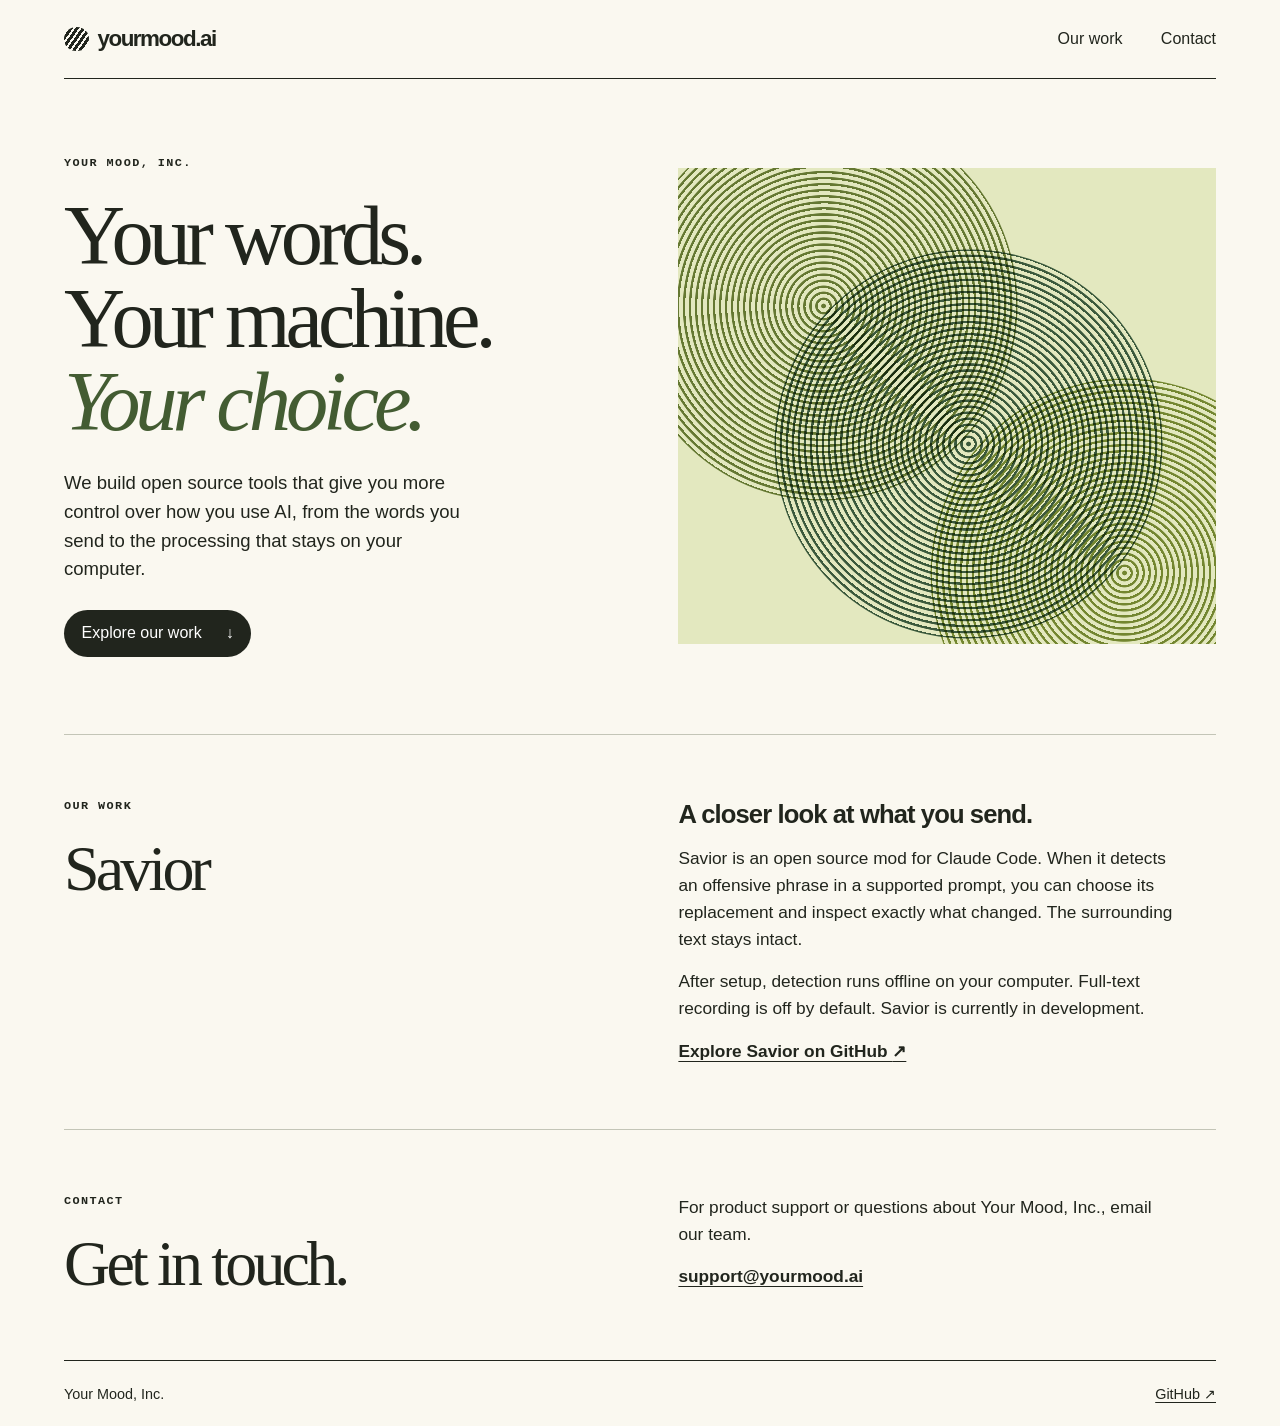
==== index.html @ c8883fe6 "feat: publish the company website" ====
<!doctype html>
<html lang="en">
<head>
  <meta charset="utf-8">
  <meta name="viewport" content="width=device-width, initial-scale=1">
  <meta name="theme-color" content="#faf8f0">
  <meta name="description" content="Your Mood, Inc. builds open source tools that give people control over what they share with AI and what stays on their computer.">
  <link rel="canonical" href="https://yourmood.ai/">
  <link rel="stylesheet" href="style.css">
  <title>Your Mood, Inc. — Open source tools for personal agency</title>
</head>
<body>
  <a class="skip" href="#main">Skip to content</a>
  <header>
    <a class="brand" href="./"><i aria-hidden="true"></i>yourmood.ai</a>
    <nav aria-label="Main navigation"><a href="#work">Our work</a><a href="#contact">Contact</a></nav>
  </header>
  <main id="main">
    <section class="hero" aria-labelledby="headline">
      <div>
        <p class="label">Your Mood, Inc.</p>
        <h1 id="headline">Your words.<br>Your machine.<br><em>Your choice.</em></h1>
        <p class="intro">We build open source tools that give you more control over how you use AI, from the words you send to the processing that stays on your computer.</p>
        <a class="button" href="#work">Explore our work <span aria-hidden="true">↓</span></a>
      </div>
      <div class="print" aria-hidden="true"><div class="orbit one"></div><div class="orbit two"></div><div class="orbit three"></div></div>
    </section>
    <section class="row" id="work" aria-labelledby="project">
      <div><p class="label">Our work</p><h2 id="project">Savior</h2></div>
      <div class="details"><h3>A closer look at what you send.</h3>
        <p>Savior is an open source mod for Claude Code. When it detects an offensive phrase in a supported prompt, you can choose its replacement and inspect exactly what changed. The surrounding text stays intact.</p>
        <p>After setup, detection runs offline on your computer. Full-text recording is off by default. Savior is currently in development.</p>
        <a href="https://github.com/yourmoodai/savior">Explore Savior on GitHub <span aria-hidden="true">↗</span></a>
      </div>
    </section>
    <section class="row" id="contact" aria-labelledby="contact-title">
      <div><p class="label">Contact</p><h2 id="contact-title">Get in touch.</h2></div>
      <div class="details"><p>For product support or questions about Your Mood, Inc., email our team.</p>
        <a href="mailto:support@yourmood.ai">support@yourmood.ai</a>
      </div>
    </section>
  </main>
  <footer><span>Your Mood, Inc.</span><a href="https://github.com/yourmoodai">GitHub <span aria-hidden="true">↗</span></a></footer>
</body>
</html>
---- style.css ----
:root {
  color-scheme: light;
  --paper: #faf8f0;
  --ink: #21251d;
  --green: #435c32;
  --rule: #c3c5b7;
  font: 100%/1.55 "Helvetica Neue", Arial, sans-serif;
  background: var(--paper);
  color: var(--ink);
}
* { box-sizing: border-box; }
body { max-width: 98rem; margin: auto; padding: 0 clamp(1.25rem, 5vw, 5.5rem); }
a { color: inherit; text-underline-offset: .24em; }
a:hover { color: var(--green); }
a:focus-visible { outline: 3px solid #556cb2; outline-offset: 5px; }
.skip { position: absolute; left: 1rem; top: -5rem; padding: .5rem 1rem; background: white; z-index: 2; }
.skip:focus { top: .5rem; }
header, footer, nav, .brand, .button { display: flex; align-items: center; }
header, footer { justify-content: space-between; padding: 1.35rem 0; }
header { border-bottom: 1px solid var(--ink); }
nav { gap: clamp(1rem, 3vw, 3rem); }
nav a, .brand, .button { text-decoration: none; }
nav a:hover { text-decoration: underline; }
.brand { gap: .55rem; font-size: 1.4rem; font-weight: 700; letter-spacing: -.065em; }
.brand i { width: 1.1em; height: 1.1em; border-radius: 50%; background: repeating-linear-gradient(125deg,var(--ink) 0 3px,transparent 3px 5px); }
.hero, .row { display: grid; grid-template-columns: 1fr 1fr; gap: clamp(2rem, 6vw, 6rem); }
.hero { align-items: center; padding: clamp(3rem, 6vw, 6rem) 0; }
.label { font: 600 .74rem/1.3 ui-monospace, monospace; letter-spacing: .12em; text-transform: uppercase; margin: 0 0 1.5rem; }
h1, h2 { font-family: Georgia, "Times New Roman", serif; line-height: .98; font-weight: 400; letter-spacing: -.06em; margin: 0; }
h1 { font-size: clamp(3.3rem, 6.6vw, 6.8rem); }
h1 em { color: var(--green); }
.intro { font-size: clamp(1rem, 1.45vw, 1.3rem); max-width: 39ch; margin: 1.6rem 0; }
.button { width: fit-content; gap: 1.5rem; padding: .7rem 1.1rem; border-radius: 2rem; color: white; background: var(--ink); }
.button:hover { background: var(--green); color: white; }
/* Three overlapping contour fields form the print without loading an image. */
.print { aspect-ratio: 1.13; isolation: isolate; position: relative; overflow: hidden; background: #e3e8bf; }
.orbit { position: absolute; width: 72%; height: 82%; border-radius: 50%; background: repeating-radial-gradient(ellipse at center, var(--line) 0 2px, transparent 2.7px 6px); transform: rotate(34deg); mix-blend-mode: multiply; }
.one { --line: #718443; top: -12%; left: -9%; }
.two { --line: #426250; top: 17%; left: 18%; }
.three { --line: #81933f; top: 44%; left: 47%; }
.row { border-top: 1px solid var(--rule); padding: clamp(2.5rem, 5vw, 5rem) 0; }
h2 { font-size: clamp(3rem, 5vw, 5rem); }
h3 { font-size: clamp(1.4rem, 2vw, 2rem); letter-spacing: -.035em; line-height: 1.2; margin: 0 0 1rem; }
.details { max-width: 52ch; font-size: 1.08rem; }
.details p { margin: 0 0 1rem; }
.details a { font-weight: 600; }
footer { border-top: 1px solid var(--ink); font-size: .9rem; }
@media (max-width: 45rem) {
  .hero, .row { grid-template-columns: 1fr; gap: 1.75rem; }
  .print { aspect-ratio: 1.9; }
  .label { margin-bottom: 1rem; }
  nav { font-size: .9rem; }
}
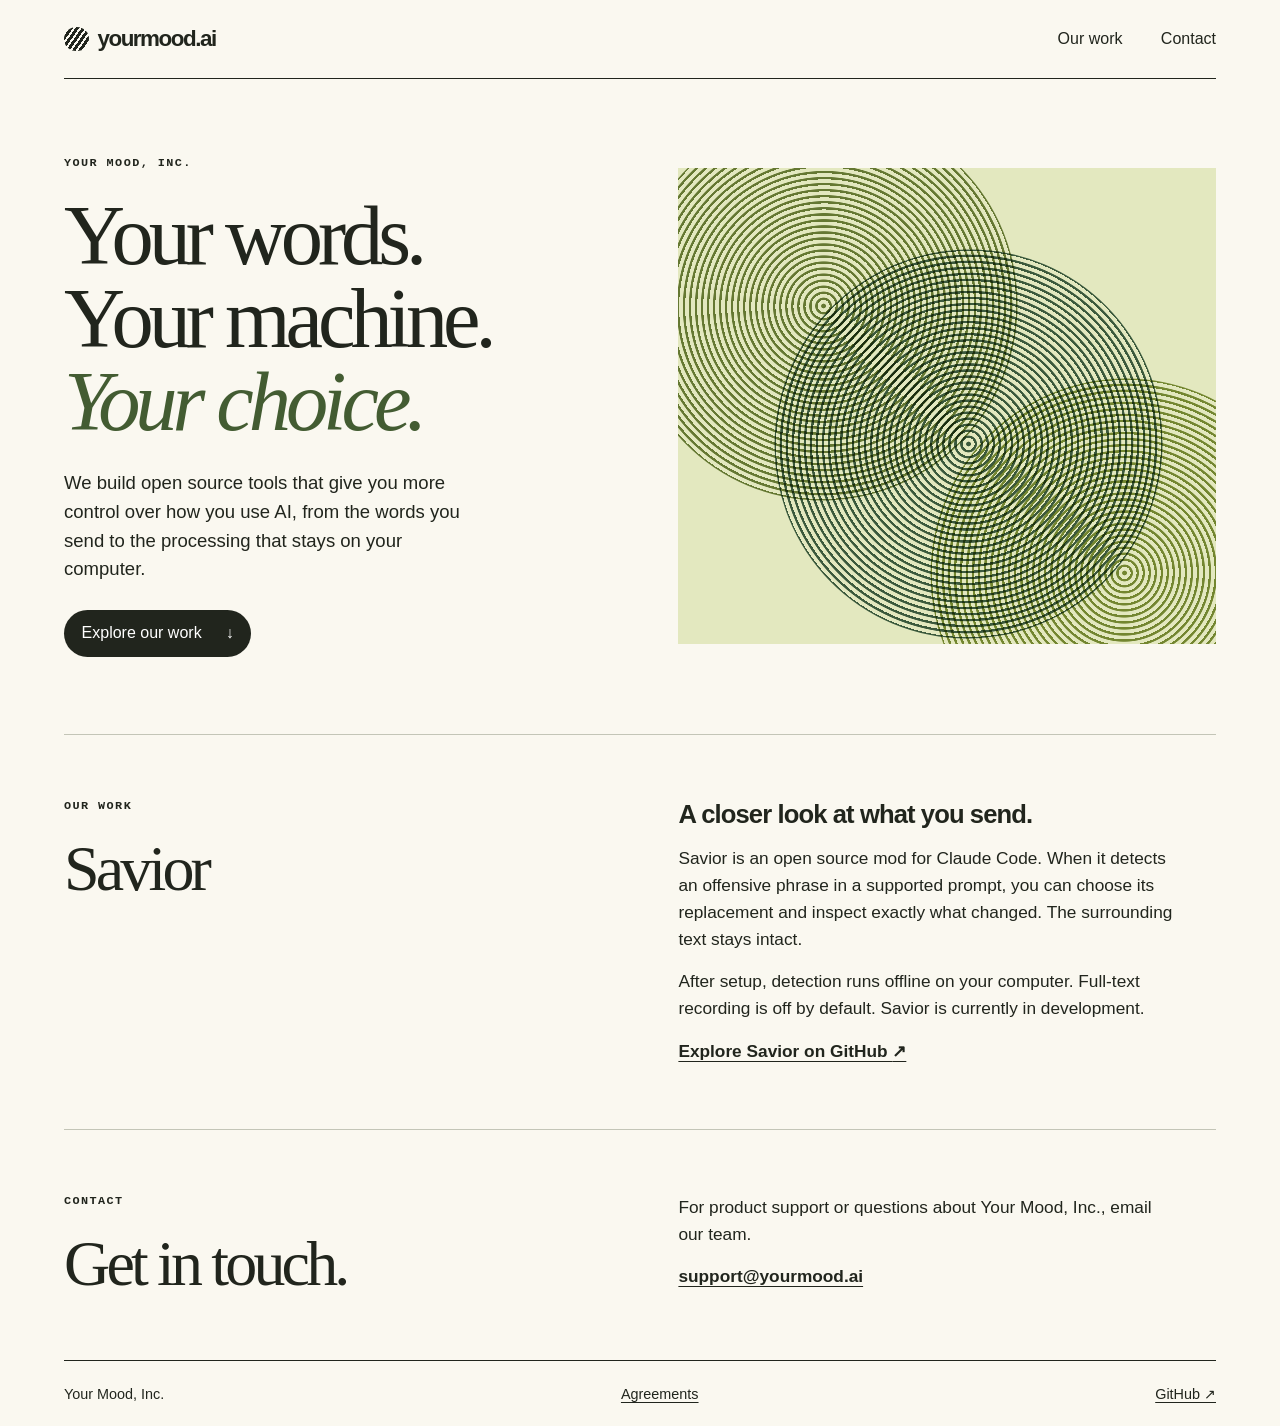
==== commit 48affbea: "feat: prepare private agreement publication Add email-only privacy and terms sources with adoption e" ====
--- a/index.html
+++ b/index.html
@@ -40,6 +40,6 @@
       </div>
     </section>
   </main>
-  <footer><span>Your Mood, Inc.</span><a href="https://github.com/yourmoodai">GitHub <span aria-hidden="true">↗</span></a></footer>
+  <footer><span>Your Mood, Inc.</span><a href="/legal/">Agreements</a><a href="https://github.com/yourmoodai">GitHub <span aria-hidden="true">↗</span></a></footer>
 </body>
 </html>
--- a/style.css
+++ b/style.css
@@ -51,3 +51,17 @@
   .label { margin-bottom: 1rem; }
   nav { font-size: .9rem; }
 }
+
+.legal { max-width: 52rem; margin-inline: auto; padding: 3rem 0 5rem; }
+.legal h1 { font-size: clamp(2.5rem, 6vw, 4rem); line-height: 1.1; }
+.legal h2 { font: 600 1.35rem/1.3 "Helvetica Neue", Arial, sans-serif; letter-spacing: -.02em; margin: 2.5rem 0 1rem; }
+.legal p, .legal li { line-height: 1.75; overflow-wrap: anywhere; }
+.legal label { display: block; margin-block: 1rem; }
+.legal input:not([type=checkbox]), .legal select { display: block; padding: .6rem; width: min(100%, 28rem); font: inherit; }
+.legal button { padding: .75rem 1rem; font: inherit; cursor: pointer; }
+.legal [hidden] { display: none; }
+.legal #status { padding: 1rem; border: 1px solid var(--rule); }
+.legal table { border-collapse: collapse; width: 100%; }
+.legal th, .legal td { border-bottom: 1px solid var(--rule); padding: .6rem; text-align: left; }
+@media (max-width: 45rem) { footer { flex-wrap: wrap; gap: 1rem; } }
+@media print { .legal { max-width: none; padding: 1rem 0; } .legal h1 { font-size: 2rem; } }
